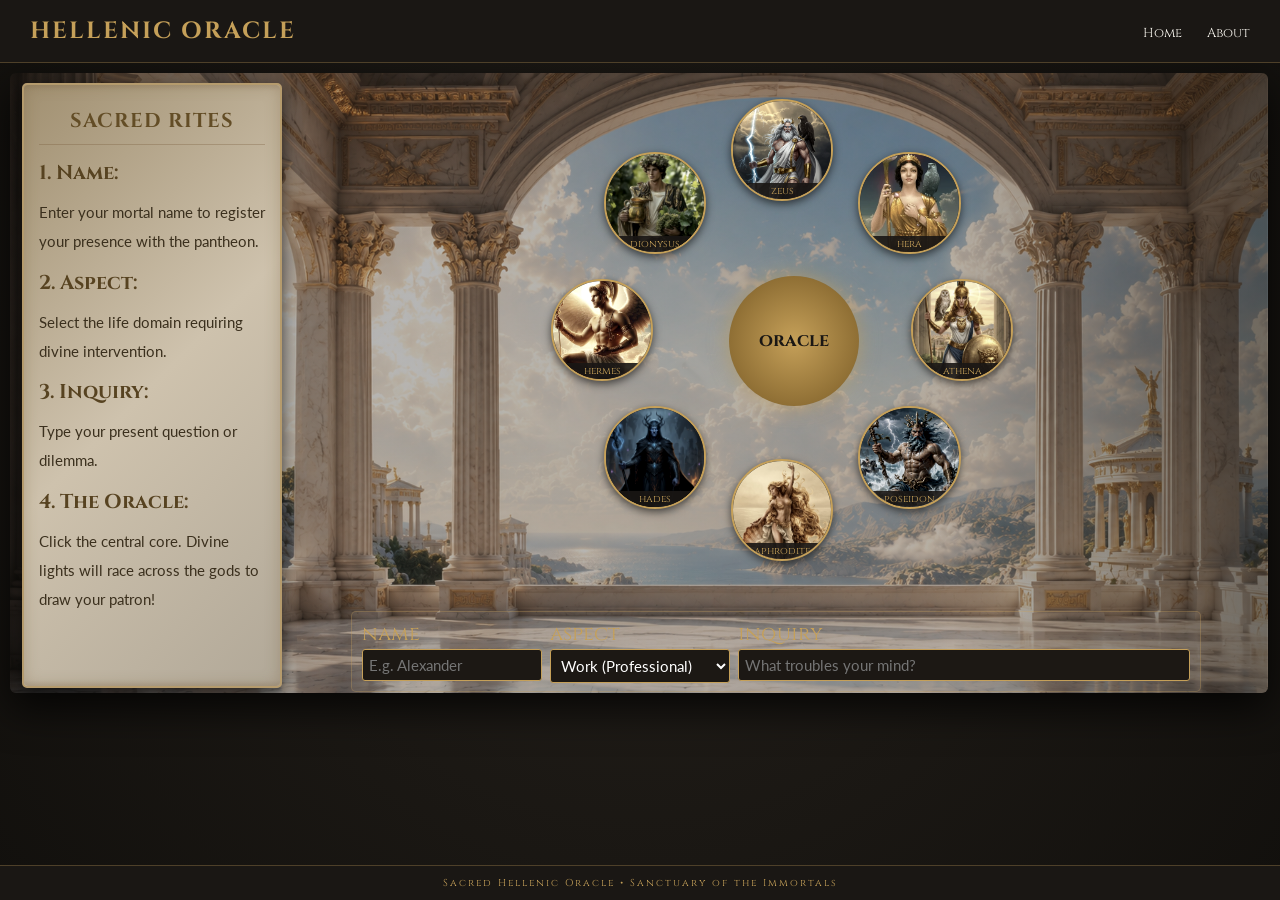
==== templates/index.html @ dd886511 "First commit" ====
<!DOCTYPE html>
<html lang="en">

<head>
    <meta charset="UTF-8">
    <meta name="viewport" content="width=device-width, initial-scale=1.0">
    <title>Hellenic Oracle | Sanctuary</title>
    <link href="https://fonts.googleapis.com/css2?family=Cinzel:wght@400;700&family=Lato:wght@300;400;700&display=swap" rel="stylesheet">
    <link rel="stylesheet" href="../css/style.css">
</head>

<body>
    <div id="lightning-overlay"></div>
    <div class="site-wrapper">

        <header>
            <h1>Hellenic Oracle</h1>
            <div class="menu-toggle" onclick="toggleMobileMenu()">
                <i class="fa-solid fa-bars"></i>
            </div>
            <nav id="nav-menu">
                <ul>
                    <li><a href="index.html">Home</a></li>
                    <li><a href="about.html">About</a></li>
                </ul>
            </nav>
        </header>

        <main class="main-sanctuary container">
            <div class="slide-container" id="slide-home">
                <div class="oracle-content" id="oracle-main-view">
                    <div class="sidebar-papyrus">
                        <div class="papyrus-scroll-inner">
                            <h3>Sacred Rites</h3>
                            <p><strong>1. Name:</p></strong> Enter your mortal name to register your presence with the pantheon.</p>
                            <p><strong>2. Aspect:</p></strong> Select the life domain requiring divine intervention.</p>
                            <p><strong>3. Inquiry:</p></strong> Type your present question or dilemma.</p>
                            <p><strong>4. The Oracle:</p></strong> Click the central core. Divine lights will race across the gods to draw your patron!</p>
                        </div>
                    </div>

                    <div class="workspace">
                        <div class="circle-container" id="gods-circle">
                            <div class="oracle-center" onclick="invokeOracle()">
                                <span>oracle</span>
                            </div>
                        </div>

                        <div class="oracle-form">
                            <div class="form-group">
                                <label>name</label>
                                <input type="text" id="seeker-name" placeholder="E.g. Alexander">
                            </div>
                            <div class="form-group">
                                <label>aspect</label>
                                <select id="seeker-aspect">
                                    <option value="Work">Work (Professional)</option>
                                    <option value="Studies">Education (Studies)</option>
                                    <option value="Relationship">Relationship (Romance)</option>
                                    <option value="Health">Health (Vitality)</option>
                                    <option value="Family">Family (Home)</option>
                                    <option value="Decision">Other Decisions</option>
                                </select>
                            </div>
                            <div class="form-group">
                                <label>inquiry</label>
                                <input type="text" id="seeker-query" placeholder="What troubles your mind?">
                            </div>
                        </div>
                    </div>
                </div>

                <div class="result-view" id="result-view" style="display: none;">
                    <div class="god-full-body">
                        <img id="result-img" src="" alt="Drawn God Marble Statue">
                    </div>
                    <div class="result-text">
                        <h3 id="result-aspect" style="font-size: 14px; color: var(--accent-gold); margin-bottom: 4px; font-family: 'Cinzel';"></h3>
                        <h2 id="result-god-name" style="font-size: 28px;">Zeus</h2>
                        <p class="description" id="result-god-desc"></p>
                        <div class="verdict">
                            <p><strong id="res-name"></strong>, regarding your query about <span id="res-domain-tag" style="color:var(--mythic-gold);"></span> ("<span id="res-query"></span>"):</p>
                            <p id="res-response" style="margin-top: 10px; color: #ffffff;"></p>
                        </div>
                        <button onclick="resetOracle()" class="btn-olympus" style="margin-top: 15px;">Consult Again</button>
                    </div>
                </div>
            </div>
        </main>

        <footer>
            Sacred Hellenic Oracle &bull; Sanctuary of the Immortals
        </footer>
    </div>

    <script src="../script.js"></script>
</body>
</html>
---- css/style.css ----
:root {
    --bg-midnight: #1a1714;
    --marble-white: #f5f2eb;
    --mythic-gold: #c5a059;
    --accent-gold: #e2c073;
    --shadow-grey: #2b2520;
}

* { box-sizing: border-box; margin: 0; padding: 0; }

body {
    background-color: #12100d;
    color: var(--marble-white);
    font-family: 'Lato', sans-serif;
    min-height: 100vh;
    display: flex;
    flex-direction: column;
    overflow-x: hidden;
}

.site-wrapper {
    width: 100%;
    min-height: 100vh;
    display: flex;
    flex-direction: column;
    background: radial-gradient(circle at center, #231f1a 0%, #12100d 100%);
}

header {
    width: 100%;
    padding: clamp(10px, 2vh, 15px) clamp(15px, 4vw, 30px);
    display: flex;
    justify-content: space-between;
    align-items: center;
    border-bottom: 1px solid rgba(197, 160, 89, 0.3);
    background-color: var(--bg-midnight);
    z-index: 100;
}

header h1 { font-size: clamp(20px, 2.2vw, 23.5px); font-family: 'Cinzel', serif; color: var(--mythic-gold); letter-spacing: 2px; }

.menu-toggle {
    display: none;
    font-size: 20px;
    color: var(--mythic-gold);
    cursor: pointer;
}

nav ul { display: flex; list-style: none; gap: clamp(15px, 3vw, 25px); }
nav a {
    color: var(--marble-white);
    text-decoration: none;
    font-family: 'Cinzel', serif;
    font-size: clamp(11px, 1.4vw, 13px);
    transition: color 0.3s;
}
nav a:hover { color: var(--mythic-gold); }

.main-sanctuary {
    flex: 1;
    width: 105%;
    align-items: center;
    justify-content: center;
    padding: clamp(0px, 2vh, 10px) clamp(0px, 2vw, 10px);
}

.slide-container {
    width: 95%;
    max-width: 1800px;
    height: clamp(620px, 78vh, 600px);

    background-image: linear-gradient(90deg, rgba(18, 16, 13, 0.6) 0%, rgba(18, 16, 13, 0.3) 25%, rgba(18, 16, 13, 0.3) 75%, rgba(18, 16, 13, 0.6) 100%), url('../img/altar.png');
    background-size: cover;
    background-position: center;
    background-repeat: no-repeat;
    border-radius: 6px;
    box-shadow: 0 15px 40px rgba(0,0,0,0.8);
    position: relative;
    overflow-y: auto;
    overflow-x: hidden;
    display: flex;
    flex-direction: column;
    border: none;
}

#lightning-overlay {
    position: fixed;
    top: 0; left: 0; width: 100%; height: 100%;
    background: #ffffff;
    z-index: 9999;
    opacity: 0;
    pointer-events: none;
}

.flash-active {
    animation: mystic-lightning 0.7s cubic-bezier(0.1, 0.8, 0.3, 1);
}

@keyframes mystic-lightning {
    0% { opacity: 0; }
    10% { opacity: 0.9; }
    20% { opacity: 0.2; }
    45% { opacity: 1; }
    70% { opacity: 0.4; }
    100% { opacity: 0; }
}

h1, h2, h3 {
    font-family: 'Cinzel', serif;
    color: var(--mythic-gold);
    text-transform: uppercase;
    letter-spacing: 2px;
}

p, label { color: #dcd6cd; }

.oracle-content {
    display: grid;
    grid-template-columns: 260px 1fr;
    height: 100%;
    width: 100%;
    align-items: start;
    justify-items: start; 
    padding: 10px 10px 1px 12px; 
    gap: 12px;
}

.sidebar-papyrus {
    height: auto; 
    min-height: calc(100% - 4px); 
    margin: 0;
    background: linear-gradient(135deg, #a19071 0%, #cec2ad 50%, #b1a898 100%);
    border-radius: 5px;
    padding: 16px 15px;
    color: #2b2316;
    box-shadow: inset 0 0 15px rgba(112, 85, 50, 0.3), 0 5px 15px rgba(0,0,0,0.6);
    border: 2px solid #b59b6d;
    display: flex;
    flex-direction: column;
    justify-content: flex-start;
    position: relative;
}

.sidebar-papyrus::before, .sidebar-papyrus::after {
    content: '';
    position: absolute;
    left: 0; right: 0;
    height: 6px;
    background: linear-gradient(to bottom, rgba(112,85,50,0.15), transparent);
    pointer-events: none;
}
.sidebar-papyrus::before { top: 0; border-radius: 5px 5px 0 0; }
.sidebar-papyrus::after { bottom: 0; background: linear-gradient(to top, rgba(112,85,50,0.15), transparent); border-radius: 0 0 5px 5px; }

.papyrus-scroll-inner {
    font-family: 'Lato', sans-serif;
    font-size: clamp(15px, 1.1vw, 11.5px);
    line-height: 1.95;
    color: #3b301e;
}

.papyrus-scroll-inner h3 {
    font-family: 'Cinzel', serif;
    font-size: clamp(20px, 1.3vw, 13px);
    color: #634d26;
    margin-bottom: 8px;
    text-align: center;
    letter-spacing: 1px;
    border-bottom: 1px solid rgba(112, 85, 50, 0.3);
    padding-bottom: 4px;
}

.papyrus-scroll-inner p {
    color: #4a3c26;
    margin-bottom: 6px;
}

.papyrus-scroll-inner strong {
    font-family: 'Cinzel', serif;
    font-size: clamp(20px, 1vw, 10.5px);
    color: #574321;
}

.workspace {
    display: flex;
    flex-direction: column;
    align-items: center;
    justify-content: space-between;
    height: 100%;
    width: 100%;
    max-width: none;
    margin-left: auto;
    margin-right: auto;
    padding-left: 40px;
    margin: 0 auto;
    gap: 20px;
    padding: 0;
    position: relative;
    z-index: 2;
    background-color: transparent;
}

.circle-container {
    position: relative;
    width: clamp(300px, 28vw, 280px);
    height: clamp(230px, 28vw, 280px);
    margin-bottom: clamp(6px, 1.5vh, 10px);
}

.oracle-center {
    position: absolute;
    top: 92%; left: 56%;
    transform: translate(-50%, -50%);
    width: clamp(130px, 9vw, 100px); 
    height: clamp(130px, 9vw, 100px);
    background: radial-gradient(circle, var(--mythic-gold), #785a25);
    border-radius: 50%;
    display: flex;
    align-items: center;
    justify-content: center;
    z-index: 5;
    cursor: pointer;
    box-shadow: 0 0 20px rgba(197, 160, 89, 0.6);
    transition: transform 0.3s;
}

.oracle-center:hover { transform: translate(-50%, -50%) scale(1.08); }
.oracle-center span { font-family: 'Cinzel', serif; font-weight: bold; color: #1a1714; font-size: clamp(18px, 1.2vw, 11px); text-align: center; }

.god-node {
    position: absolute;
    width: clamp(90px, 8vw, 140px);
    height: clamp(90px, 8vw, 140px);
    border-radius: 50%;
    border: 2px solid var(--mythic-gold);
    overflow: hidden;
    background: var(--shadow-grey);
    transition: all 0.3s ease;
    text-align: center;
    box-shadow: 0 3px 8px rgba(0,0,0,0.6);
}

.god-node img { 
    width: 100%; 
    height: 100%; 
    object-fit: cover; 
    filter: grayscale(30%) contrast(110%);
}

.god-node span { 
    position: absolute; bottom: 0px; left: -10px; right: -10px;
    font-size: clamp(10px, 0.95vw, 9px); font-family: 'Cinzel'; color: var(--mythic-gold);
    background: rgba(26, 23, 20, 0.9);
    padding: 1px 0;
}

.node-active {
    filter: grayscale(0%);
    transform: scale(1.15);
    border-color: #ffffff;
    box-shadow: 0 0 20px #ffffff, 0 0 10px var(--mythic-gold);
    z-index: 10;
}
.node-active img { filter: grayscale(0%) contrast(120%); }

.oracle-form {
    width: 100%;
    max-width: 850px;
    display: grid;
    grid-template-columns: 180px 180px 1fr;
    gap: clamp(6px, 1vw, 8px);
    background: rgba(245, 242, 235, 0.04);
    padding: clamp(6px, 1.2vh, 8px) clamp(8px, 1.2vw, 10px);
    border-radius: 5px;
    border: 1px solid rgba(197, 160, 89, 0.3);
}

.form-group { display: flex; flex-direction: column; }
.form-group label { font-size: clamp(20px, 1.05vw, 10px); font-family: 'Cinzel'; margin-bottom: 2px; color: var(--mythic-gold); }
.form-group input, .form-group select {
    background: #1c1814;
    border: 1px solid var(--mythic-gold);
    padding: clamp(4px, 0.8vh, 6px) clamp(5px, 0.8vw, 6px);
    color: white;
    border-radius: 3px;
    font-family: 'Lato', sans-serif;
    font-size: clamp(15px, 1.1vw, 11px);
}

.result-view {
    display: grid;
    grid-template-columns: clamp(260px, 32vw, 320px) 1fr;
    height: 100%;
    padding: clamp(15px, 2.5vh, 20px);
    z-index: 10;
    background: rgba(18, 16, 13, 0.96);
}

.god-full-body {
    height: 100%;
    display: flex;
    align-items: center;
    justify-content: center;
}

.god-full-body img {
    max-height: 85%;
    max-width: 100%;
    filter: drop-shadow(0 0 15px rgba(197, 160, 89, 0.3)) contrast(110%);
    border-radius: 5px;
    object-fit: contain;
    border: 1px solid rgba(197, 160, 89, 0.3);
}

.result-text {
    display: flex;
    flex-direction: column;
    justify-content: center;
    padding-left: clamp(15px, 2.5vw, 20px);
}

.res-aspect-title { font-size: clamp(12px, 1.4vw, 14px); color: var(--accent-gold); margin-bottom: 4px; font-family: 'Cinzel'; }
.result-text h2 { font-size: clamp(22px, 3vw, 28px); margin-bottom: 4px; }
.result-text .description { font-style: italic; color: var(--accent-gold); margin-bottom: 10px; font-size: clamp(11.5px, 1.3vw, 13px); line-height: 1.35; }
.result-text .verdict { 
    background: rgba(197, 160, 89, 0.1); 
    padding: clamp(10px, 1.5vh, 12px); 
    border-left: 4px solid var(--mythic-gold); 
    border-radius: 0 5px 5px 0;
    font-size: clamp(11.5px, 1.3vw, 13px);
    line-height: 1.4;
}

.res-resp-text { margin-top: clamp(8px, 1.2vh, 10px); color: #ffffff; }

.btn-olympus {
    padding: clamp(5px, 0.9vh, 6px) clamp(12px, 2vw, 16px);
    background: var(--mythic-gold);
    border: none;
    color: #1a1714;
    font-family: 'Cinzel';
    font-weight: bold;
    cursor: pointer;
    border-radius: 3px;
    transition: 0.3s;
    font-size: clamp(11px, 1.2vw, 12px);
}
.btn-reset-custom { margin-top: clamp(12px, 2vh, 15px); width: fit-content; }
.btn-olympus:hover { background: var(--accent-gold); box-shadow: 0 0 10px var(--mythic-gold); }

.slide-about-container {
    height: auto;
    min-height: clamp(520px, 78vh, 600px);
}

.about-view {
    padding: clamp(20px, 3.5vh, 30px) clamp(25px, 4vw, 35px);
    text-align: center;
    z-index: 5;
    margin: auto;
    width: 100%;
}

.about-icon { font-size: clamp(26px, 3.5vw, 30px); color: var(--mythic-gold); margin-bottom: 10px; }
.about-view h2 { font-size: clamp(24px, 3.2vw, 28px); margin-bottom: 10px; }
.about-view p { max-width: 650px; margin: 0 auto 15px; font-size: clamp(12.5px, 1.4vw, 14px); line-height: 1.45; }

.about-grid {
    display: grid;
    grid-template-columns: repeat(3, 1fr);
    gap: clamp(8px, 1.5vw, 10px);
    margin-top: 15px;
}

.about-card {
    padding: clamp(8px, 1.5vh, 10px);
    border: 1px solid rgba(197, 160, 89, 0.3);
    background: rgba(245, 242, 235, 0.03);
    border-radius: 5px;
}

.about-card-title { color: var(--mythic-gold); font-family: 'Cinzel'; margin-bottom: 6px; font-size: clamp(12px, 1.3vw, 13.5px); }
.about-card-text { font-size: clamp(11px, 1.2vw, 12.5px); }

.btn-about-return { display: inline-block; margin-top: clamp(15px, 2.5vh, 20px); text-decoration: none; }

footer {
    width: 100%;
    padding: clamp(8px, 1.5vh, 10px) clamp(0px, 4vw, 0px);
    border-top: 1px solid rgba(197, 160, 89, 0.3);
    text-align: center;
    font-size: clamp(10px, 1.1vw, 10px);
    font-family: 'Cinzel', serif;
    letter-spacing: 2px;
    background-color: var(--bg-midnight);
    color: var(--mythic-gold);
}

@media (max-width: 900px) {
    .menu-toggle { display: block; }
    
    nav {
        position: absolute;
        top: 50px; left: 0; width: 100%;
        background-color: var(--bg-midnight);
        border-bottom: 1px solid rgba(197,160,89,0.3);
        max-height: 0;
        overflow: hidden;
        transition: max-height 0.3s ease-in-out;
    }

    nav.active { max-height: 130px; }

    nav ul {
        flex-direction: column;
        align-items: center;
        padding: 10px 0;
        gap: 10px;
    }

    .slide-container, .slide-about-container {
        height: auto;
        min-height: auto;
        max-height: none;
    }

    .oracle-content {
        grid-template-columns: 1fr;
    }

    .sidebar-papyrus {
        margin: 10px;
        height: auto;
        padding: 15px;
    }

    .oracle-form {
        grid-template-columns: 1fr;
        width: 95%;
        margin-bottom: 10px;
    }

    .circle-container {
        width: 240px;
        height: 240px;
    }

    .result-view {
        grid-template-columns: 1fr;
        padding: 15px;
    }

    .god-full-body { height: 220px; }
    .result-text { padding-left: 0; margin-top: 10px; }

    .about-grid {
        grid-template-columns: 1fr;
    }

    .about-view { padding: 20px 15px; }
}
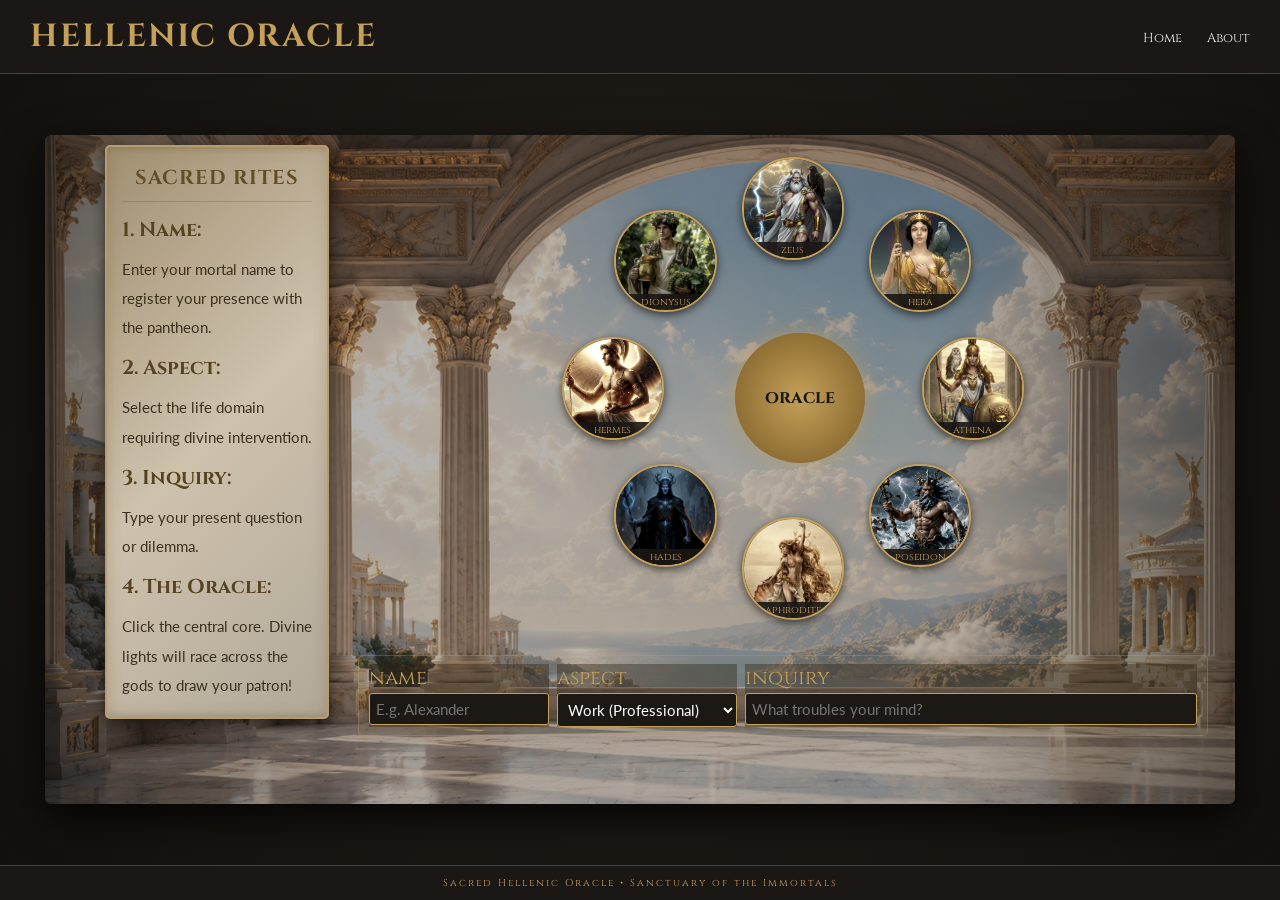
==== commit 63c0f267: "Third commit: Add responsiveness, fixed distorcions, add hamburguer menu" ====
--- a/templates/index.html
+++ b/templates/index.html
@@ -14,17 +14,21 @@
     <div class="site-wrapper">
 
         <header>
-            <h1>Hellenic Oracle</h1>
-            <div class="menu-toggle" onclick="toggleMobileMenu()">
-                <i class="fa-solid fa-bars"></i>
-            </div>
-            <nav id="nav-menu">
-                <ul>
-                    <li><a href="index.html">Home</a></li>
-                    <li><a href="about.html">About</a></li>
-                </ul>
-            </nav>
-        </header>
+    <div class="header-container">
+        <h1><a href="index.html" class="home-link">Hellenic Oracle</a></h1>
+        
+        <div class="menu-toggle" id="menu-toggle">
+            ☰
+        </div>
+
+        <nav id="nav-menu">
+            <ul>
+                <li><a href="index.html">Home</a></li>
+                <li><a href="about.html">About</a></li>
+            </ul>
+        </nav>
+    </div>
+</header>
 
         <main class="main-sanctuary container">
             <div class="slide-container" id="slide-home">
--- a/css/style.css
+++ b/css/style.css
@@ -6,6 +6,15 @@
     --shadow-grey: #2b2520;
 }
 
+::-webkit-scrollbar {
+    display: none;
+}
+
+* {
+    -ms-overflow-style: none;  
+    scrollbar-width: none; 
+}
+
 * { box-sizing: border-box; margin: 0; padding: 0; }
 
 body {
@@ -28,22 +37,42 @@
 
 header {
     width: 100%;
+    background-color: var(--bg-midnight);
+    border-bottom: 1px solid rgba(197, 160, 89, 0.3);
+    z-index: 100;
+    display: flex;
+    justify-content: center;
+    position: relative;
+}
+
+.header-container {
+    width: 100%;
+    max-width: 1500px; 
     padding: clamp(10px, 2vh, 15px) clamp(15px, 4vw, 30px);
     display: flex;
     justify-content: space-between;
     align-items: center;
-    border-bottom: 1px solid rgba(197, 160, 89, 0.3);
-    background-color: var(--bg-midnight);
-    z-index: 100;
-}
-
-header h1 { font-size: clamp(20px, 2.2vw, 23.5px); font-family: 'Cinzel', serif; color: var(--mythic-gold); letter-spacing: 2px; }
+}
+
+header h1 a {
+    color: var(--mythic-gold);
+    text-decoration: none;
+    font-family: 'Cinzel', serif;
+    font-size: inherit;
+    letter-spacing: inherit;
+    transition: color 0.3s;
+}
+
+header h1 a:hover {
+    color: var(--accent-gold); 
+}
 
 .menu-toggle {
     display: none;
-    font-size: 20px;
+    font-size: 26px;
     color: var(--mythic-gold);
     cursor: pointer;
+    user-select: none;
 }
 
 nav ul { display: flex; list-style: none; gap: clamp(15px, 3vw, 25px); }
@@ -58,17 +87,25 @@
 
 .main-sanctuary {
     flex: 1;
-    width: 105%;
+    width: 100%;
+    display: flex;
     align-items: center;
     justify-content: center;
-    padding: clamp(0px, 2vh, 10px) clamp(0px, 2vw, 10px);
+    padding: clamp(5px, 1.5vh, 15px);
+    overflow: hidden;
 }
 
 .slide-container {
     width: 95%;
-    max-width: 1800px;
-    height: clamp(620px, 78vh, 600px);
-
+    max-width: 1450px;
+    aspect-ratio: 16/9;
+    height: auto;
+    min-height: 580px;
+    max-height: 82vh;
+    display: flex;
+    align-items: center;
+    flex-direction: column;
+    margin: 0 auto;
     background-image: linear-gradient(90deg, rgba(18, 16, 13, 0.6) 0%, rgba(18, 16, 13, 0.3) 25%, rgba(18, 16, 13, 0.3) 75%, rgba(18, 16, 13, 0.6) 100%), url('../img/altar.png');
     background-size: cover;
     background-position: center;
@@ -116,7 +153,7 @@
 
 .oracle-content {
     display: grid;
-    grid-template-columns: 260px 1fr;
+    grid-template-columns: 272px 1fr;
     height: 100%;
     width: 100%;
     align-items: start;
@@ -127,11 +164,12 @@
 
 .sidebar-papyrus {
     height: auto; 
-    min-height: calc(100% - 4px); 
+    min-height: calc(35% - 3px); 
     margin: 0;
+    margin-left: 48px;
     background: linear-gradient(135deg, #a19071 0%, #cec2ad 50%, #b1a898 100%);
     border-radius: 5px;
-    padding: 16px 15px;
+    padding: 11px 15px;
     color: #2b2316;
     box-shadow: inset 0 0 15px rgba(112, 85, 50, 0.3), 0 5px 15px rgba(0,0,0,0.6);
     border: 2px solid #b59b6d;
@@ -182,29 +220,30 @@
 }
 
 .workspace {
-    display: flex;
+    display: block;
     flex-direction: column;
     align-items: center;
-    justify-content: space-between;
+    justify-content: center;
+    gap: 6px;
     height: 100%;
     width: 100%;
     max-width: none;
-    margin-left: auto;
-    margin-right: auto;
-    padding-left: 40px;
     margin: 0 auto;
-    gap: 20px;
     padding: 0;
     position: relative;
     z-index: 2;
     background-color: transparent;
+    
 }
 
 .circle-container {
     position: relative;
-    width: clamp(300px, 28vw, 280px);
-    height: clamp(230px, 28vw, 280px);
-    margin-bottom: clamp(6px, 1.5vh, 10px);
+    width: 275px;       
+    height: 275px;      
+    max-width: 275px; 
+    max-height: 275px;
+    margin: 0 auto 5px auto; 
+    flex-shrink: 0;     
 }
 
 .oracle-center {
@@ -269,13 +308,18 @@
     display: grid;
     grid-template-columns: 180px 180px 1fr;
     gap: clamp(6px, 1vw, 8px);
-    background: rgba(245, 242, 235, 0.04);
+    background: rgba(202, 164, 75, 0.04);
     padding: clamp(6px, 1.2vh, 8px) clamp(8px, 1.2vw, 10px);
     border-radius: 5px;
     border: 1px solid rgba(197, 160, 89, 0.3);
-}
-
-.form-group { display: flex; flex-direction: column; }
+    margin-left: auto;
+    margin-right: auto;
+    margin-top: 235px;
+    position: relative;
+    z-index: 5; 
+}
+
+.form-group { display: flex; flex-direction: column; background: rgba(48, 37, 20, 0.40);}
 .form-group label { font-size: clamp(20px, 1.05vw, 10px); font-family: 'Cinzel'; margin-bottom: 2px; color: var(--mythic-gold); }
 .form-group input, .form-group select {
     background: #1c1814;
@@ -288,12 +332,22 @@
 }
 
 .result-view {
-    display: grid;
-    grid-template-columns: clamp(260px, 32vw, 320px) 1fr;
+    display: none;
+    grid-template-columns: clamp(460px, 32vw, 320px) 1fr;
     height: 100%;
-    padding: clamp(15px, 2.5vh, 20px);
+    padding: clamp(20px, 3.5vh, 0px);
     z-index: 10;
-    background: rgba(18, 16, 13, 0.96);
+    position: relative !important;
+    top: 0; left: 0; 
+    width: 100% !important; height: 100%;
+    min-height: auto !important; 
+    flex-direction: column !important;
+    align-items: center !important;
+    padding: 20 px 15px !important; 
+    background: rgba(18, 16, 13, 0.75);
+    overflow-y: visible;
+    gap: 15px;
+    
 }
 
 .god-full-body {
@@ -304,11 +358,12 @@
 }
 
 .god-full-body img {
+    height: 380px;
+    width: 280px;
     max-height: 85%;
-    max-width: 100%;
     filter: drop-shadow(0 0 15px rgba(197, 160, 89, 0.3)) contrast(110%);
     border-radius: 5px;
-    object-fit: contain;
+    object-fit: cover;
     border: 1px solid rgba(197, 160, 89, 0.3);
 }
 
@@ -318,6 +373,7 @@
     justify-content: center;
     padding-left: clamp(15px, 2.5vw, 20px);
 }
+
 
 .res-aspect-title { font-size: clamp(12px, 1.4vw, 14px); color: var(--accent-gold); margin-bottom: 4px; font-family: 'Cinzel'; }
 .result-text h2 { font-size: clamp(22px, 3vw, 28px); margin-bottom: 4px; }
@@ -350,7 +406,11 @@
 
 .slide-about-container {
     height: auto;
-    min-height: clamp(520px, 78vh, 600px);
+    min-height: clamp(620px, 78vh, 600px);
+    background-image: linear-gradient(rgba(18, 16, 13, 0.85), rgba(18, 16, 13, 0.85)), url('../img/altar.png');
+    background-size: cover;
+    background-position: center center;
+    background-repeat: no-repeat;
 }
 
 .about-view {
@@ -359,6 +419,7 @@
     z-index: 5;
     margin: auto;
     width: 100%;
+    
 }
 
 .about-icon { font-size: clamp(26px, 3.5vw, 30px); color: var(--mythic-gold); margin-bottom: 10px; }
@@ -397,64 +458,148 @@
 }
 
 @media (max-width: 900px) {
-    .menu-toggle { display: block; }
+    .menu-toggle { 
+        display: block !important; 
+        cursor: pointer;
+        z-index: 10001;
+    }
     
     nav {
         position: absolute;
-        top: 50px; left: 0; width: 100%;
+        top: 100%; 
+        left: 0; 
+        width: 100%;
         background-color: var(--bg-midnight);
-        border-bottom: 1px solid rgba(197,160,89,0.3);
-        max-height: 0;
+        border-bottom: 1px solid rgba(197, 160, 89, 0.3);
+        max-height: 0; 
         overflow: hidden;
         transition: max-height 0.3s ease-in-out;
-    }
-
-    nav.active { max-height: 130px; }
+        box-shadow: 0 10px 20px rgba(0,0,0,0.5);
+        z-index: 9999;
+    }
+
+    nav.active { 
+        max-height: 200px; 
+        overflow: visible !important;
+    }
 
     nav ul {
+        display: flex;
         flex-direction: column;
         align-items: center;
-        padding: 10px 0;
-        gap: 10px;
+        width: 100%;
+        padding: 15px 0;
+        gap: 12px;
+        list-style: none;
+    }
+
+    nav li {
+        width: 100%;
+        text-align: center;
+    }
+
+    nav a {
+        display: block;
+        width: 100%;
+        padding: 8px 0;
+        font-size: 16px; 
+        color: var(--marble-white);
+        pointer-events: auto;
+    }
+
+    nav a:hover {
+        color: var(--mythic-gold);
     }
 
     .slide-container, .slide-about-container {
+        height: auto !important;
+        min-height: auto !important;
+        max-height: none !important;
+        aspect-ratio: unset !important;
+        padding: 15px 10px;
+        overflow-y: visible;
+    }
+
+    .main-sanctuary {
+        height: auto;
+        overflow-y: auto;
+        align-items: flex-start;
+    }
+
+    .oracle-content {
+        display: flex;
+        flex-direction: column; 
+        align-items: center;
+        width: 100%;
+        height: auto;
+        padding: 0;
+        gap: 15px;
+    }
+
+    .sidebar-papyrus {
+        width: 100%;
+        margin: 0;
         height: auto;
         min-height: auto;
-        max-height: none;
-    }
-
-    .oracle-content {
+        padding: 15px;
+    }
+
+    .workspace {
+        width: 100%;
+        height: auto;
+        padding: 0;
+        gap: 15px;
+    }
+
+    .oracle-form {
+        position: relative;
+        display: grid;
         grid-template-columns: 1fr;
-    }
-
-    .sidebar-papyrus {
-        margin: 10px;
-        height: auto;
-        padding: 15px;
-    }
-
-    .oracle-form {
-        grid-template-columns: 1fr;
-        width: 95%;
+        top: 10px;          
+        width: 100%;
+        gap: 10px;
         margin-bottom: 10px;
     }
 
     .circle-container {
         width: 240px;
         height: 240px;
+        max-width: 240px;
+        max-height: 240px;
+        margin: 10px auto;
     }
 
     .result-view {
-        grid-template-columns: 1fr;
-        padding: 15px;
-    }
-
-    .god-full-body { height: 220px; }
-    .result-text { padding-left: 0; margin-top: 10px; }
+        display: flex !important;
+        flex-direction: column !important; 
+        align-items: center !important;
+        height: auto !important;
+        min-height: auto !important;
+        padding: 15px !important;
+        overflow-y: visible !important;
+        gap: 15px !important;
+    }
+
+    .god-full-body { 
+        height: auto; 
+        width: 100%;
+        display: flex;
+        justify-content: center;
+    }
+
+    .god-full-body img {
+        height: 260px;
+        width: 200px;
+    }
+
+    .result-text { 
+        padding-left: 0; 
+        margin-top: 15px; 
+        text-align: center;
+    }
 
     .about-grid {
-        grid-template-columns: 1fr;
+        grid-template-columns: 1fr; 
     }
 
     .about-view { padding: 20px 15px; }
